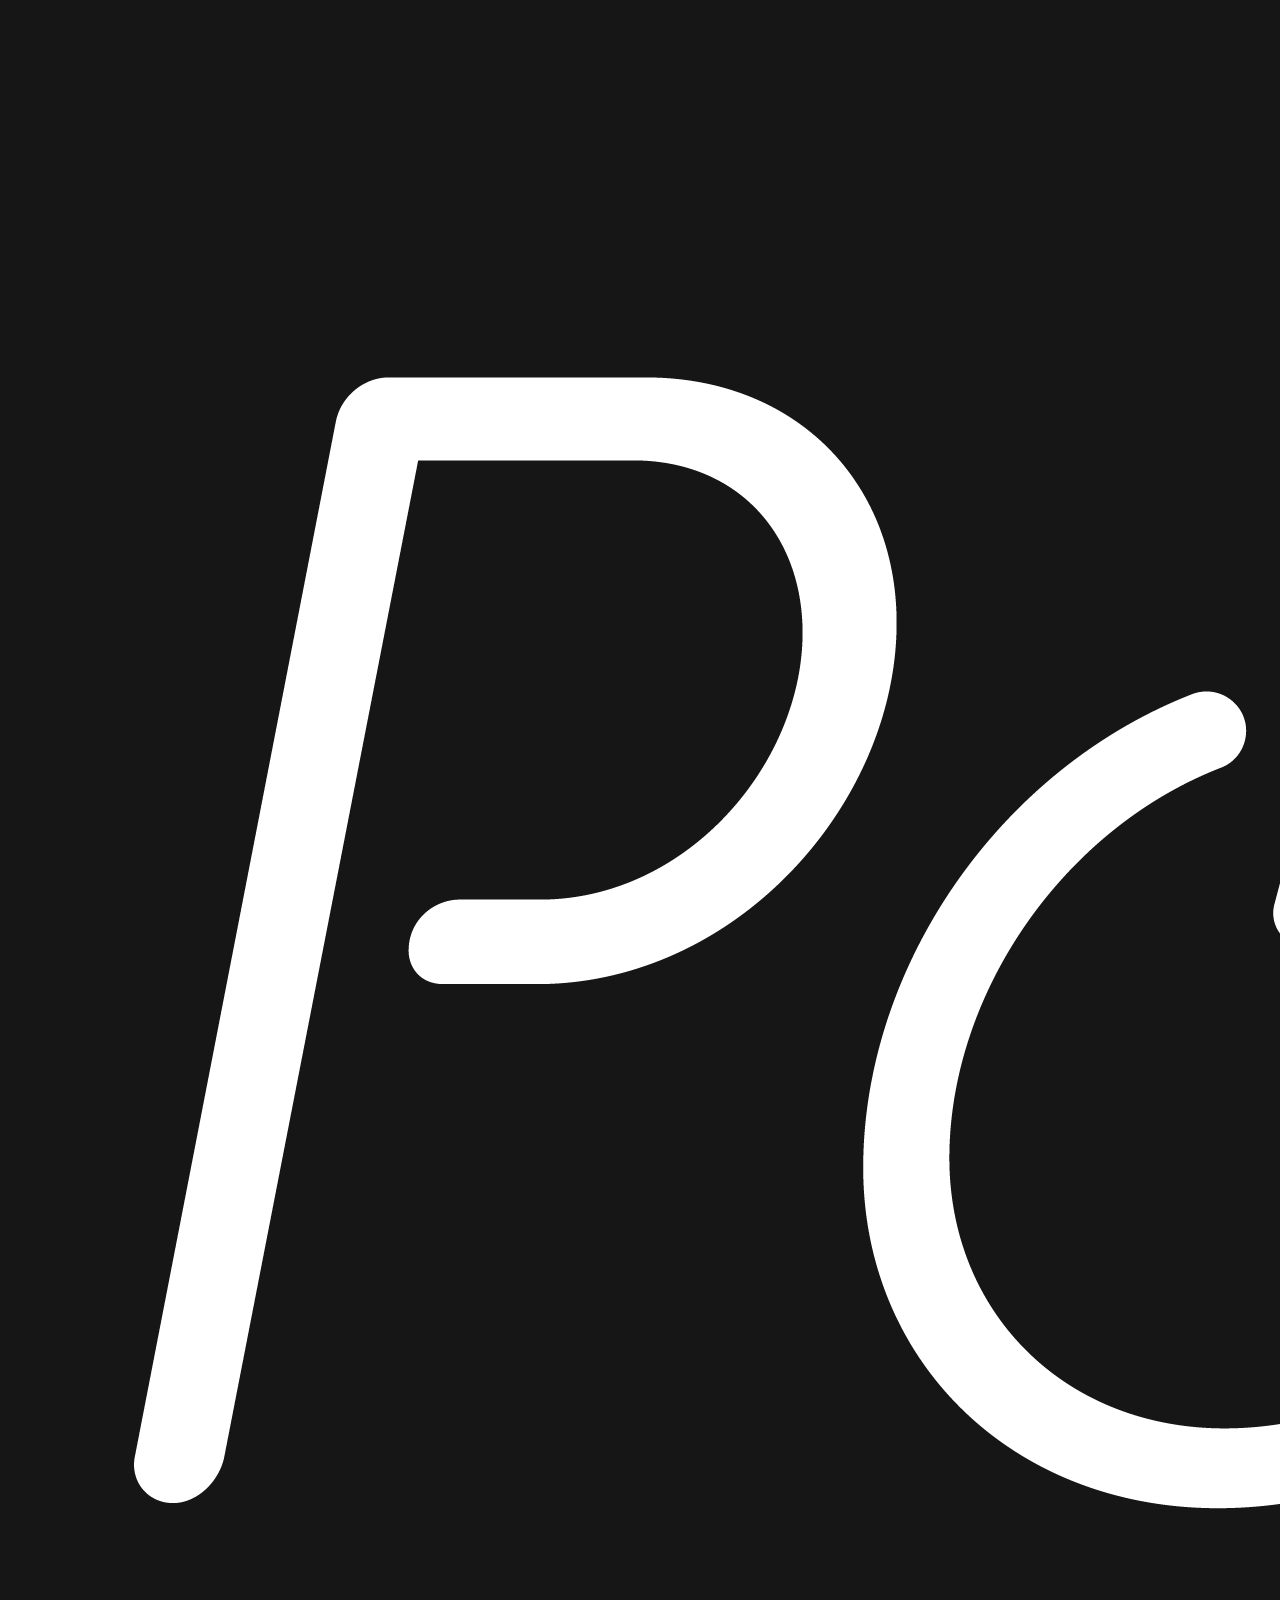
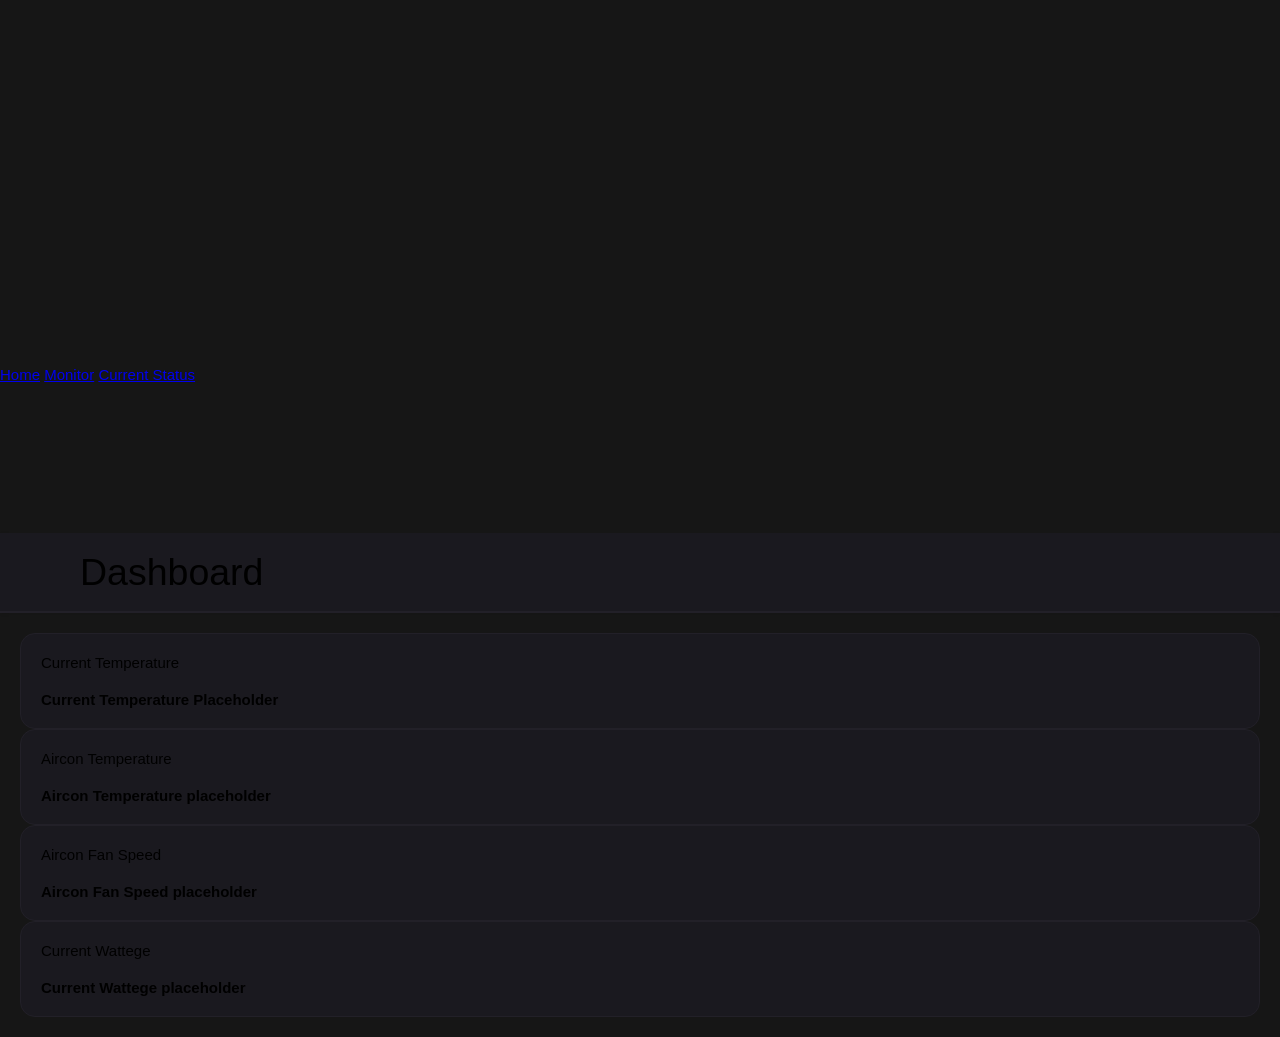
==== public/index.html @ 31332dc0 "Add new Application" ====
<!DOCTYPE html>
<html>

<head>
  <title>Viewer</title>
  <meta charset="UTF-8" />
  <link href="/styles.css" rel="stylesheet" />
  <link rel="stylesheet" href="app.css">
</head>


<body>
  <header class="nav_color navbar">
    <div class="nav_left">
      <img class="nav_logo" src="./BW Transparent.png">
    </div>
    <div class="nav_right ">
      <a id="nav_item" class='underline-hover-effect' href="index.html">Home</a>
      <a id='nav_item' class='underline-hover-effect' href="index.html">Monitor</a>
      <a id='nav_item' class='underline-hover-effect' href="index.html">Current Status</a>
    </div>

  </header>
  <div class="container">
    <video playsinline autoplay muted class="center" style="display: block;" id="video"></video>
  </div>

  <!-- MAIN CONTENT -->
  <div class="main_2 dark">
    <div class="main-header">
      <div class="mobile-toggle" id="mobile-toggle">
        <i class='bx bx-menu-alt-right'></i>
      </div>
      <div class="main-title">
        dashboard
      </div>
    </div>
    <div class="main-content">
      <div class="row">
        <div class="col-3 col-md-6 col-sm-12">
          <div class="box box-hover">
            <!-- COUNTER -->
            <div class="counter">
              <div class="counter-title">
                Current Temperature
              </div>
              <div class="counter-info">
                <div class="counter-count" id="currentTemperature">
                  Current Temperature Placeholder
                </div>
                <i class='bx bx-shopping-bag'></i>
              </div>
            </div>
            <!-- END COUNTER -->
          </div>
        </div>
        <div class="col-3 col-md-6 col-sm-12">
          <div class="box box-hover">
            <!-- COUNTER -->
            <div class="counter">
              <div class="counter-title">
                Aircon Temperature
              </div>
              <div class="counter-info">
                <div class="counter-count" id="AirconTemperature">
                  Aircon Temperature placeholder
                </div>
                <i class='bx bx-chat'></i>
              </div>
            </div>
            <!-- END COUNTER -->
          </div>
        </div>
        <div class="col-3 col-md-6 col-sm-12">
          <div class="box box-hover">
            <!-- COUNTER -->
            <div class="counter">
              <div class="counter-title">
                Aircon Fan Speed
              </div>
              <div class="counter-info">
                <div class="counter-count" id='currentFanSpeed'>
                  Aircon Fan Speed placeholder
                </div>
                <i class='bx bx-line-chart'></i>
              </div>
            </div>
            <!-- END COUNTER -->
          </div>
        </div>
        <div class="col-3 col-md-6 col-sm-12">
          <div class="box box-hover">
            <!-- COUNTER -->
            <div class="counter">
              <div class="counter-title">
                Current Wattege
              </div>
              <div class="counter-info">
                <div class="counter-count" id='currentWattege'>
                  Current Wattege placeholder
                </div>
                <i class='bx bx-user'></i>
              </div>
            </div>
            <!-- END COUNTER -->
          </div>
        </div>
      </div>
    </div>
  </div>
  <!-- END MAIN CONTENT -->


  <script src="/socket.io/socket.io.js"></script>
  <script src="/watch.js"></script>
</body>

</html>
---- public/app.css ----
:root {
  --body-bg: rgba(22, 22, 22);
  --box-bg: #ffffff;
  --main-color: #0652dd;
  --text-color: black;
  --text-second-color: black;
  --border-color: #e9e9e9;
  --menu-item-active-bg: rgba(62, 121, 247, 0.1);

  --box-border-radius: 15px;
  --sidebar-size: 0;
  --sidebar-logo-img-size: 45px;
  --sidebar-logo-size: 80px;
  --profile-image-size: 45px;
  --main-header-height: 80px;
  --shadow: 0 1px 4px -1px rgb(0 0 0 / 15%);
  --darkmode-toggle-size: 20px;
}

.dark {
  --body-bg: #1a191f;
  --box-bg: #1a191f;
  --border-color: #222028;
  --text-color: #b9b9b9;
}

* {
  padding: 0;
  margin: 0;
  box-sizing: border-box;
  font-size: 15px;
}

body {
  font-family: "Roboto", sans-serif;
  background-color: var(--body-bg);
  color: var(--text-color);
  position: relative;
}
.main_2 {
  padding-left: var(--sidebar-size);
}

.main-header {
  height: var(--main-header-height);
  display: flex;
  align-items: center;
  padding: 20px;
  background-color: var(--box-bg);
  box-shadow: var(--shadow);
}

.dark .main-header {
  border-bottom: 2px solid var(--border-color);
}

.mobile-toggle {
  display: none;
}

.main-title {
  text-transform: capitalize;
  font-size: 2.5rem;
  padding-left: 2rem;
}

.main-content {
  padding: 20px;
}

.box {
  background-color: var(--box-bg);
  padding: 20px;
  border: 0.5px solid var(--border-color);
  border-radius: var(--box-border-radius);
}

.box-hover:hover {
  border-color: var(--main-color);
}

.counter-title {
  margin-bottom: 20px;
  text-transform: capitalize;
}

.counter-info {
  display: flex;
  align-items: center;
  justify-content: space-between;
  font-size: 2rem;
  font-weight: 700;
}

.counter-info i {
  color: var(--main-color);
}

.box-header {
  text-transform: capitalize;
  font-size: 1.25rem;
  font-weight: 700;
}

.box-body {
  padding: 20px 0;
}

.product-list {
  list-style-type: none;
}

.product-list-item {
  display: flex;
  align-items: center;
  justify-content: space-between;
  padding: 15px 0;
}

.item-info {
  display: flex;
  align-items: center;
}

.item-info img {
  width: 50px;
  height: 50px;
  border-radius: 10px;
  margin-right: 10px;
}

.product-name,
.product-sales {
  font-weight: 600;
  text-transform: capitalize;
}

.product-name {
  margin-bottom: 5px;
}

.product-sales {
  margin-top: 5px;
}

.text-second {
  color: var(--text-second-color);
}

.item-sale-info {
  text-align: right;
}

.f-height {
  height: 100%;
}

table {
  width: 100%;
  min-width: 1000px;
}

.order-owner {
  display: flex;
  align-items: center;
  text-transform: capitalize;
  font-weight: 500;
}

.order-owner img {
  width: 45px;
  height: 45px;
  border-radius: 50%;
  margin-right: 15px;
}

table thead tr {
  text-align: left;
}

table th,
table td {
  padding: 20px 0;
  border-bottom: 1px solid var(--border-color);
}

.order-status {
  padding: 5px 15px;
  border-radius: 5px;
  font-weight: 500;
}

.order-ready {
  color: #2a59d1;
  background-color: rgba(62, 121, 247, 0.1);
}

.order-shipped {
  color: #00ab6f;
  background-color: rgba(4, 209, 130, 0.1);
}

.payment-status {
  display: flex;
  align-items: center;
}

.payment-status .dot {
  width: 10px;
  height: 10px;
  border-radius: 50%;
  margin-right: 10px;
}

.payment-paid .dot {
  background-color: #04d182;
}

.payment-pending .dot {
  background-color: #ffc542;
}

.overflow-scroll {
  overflow-y: auto;
}

.overlay {
  position: absolute;
  left: 0;
  top: 0;
  width: 100%;
  height: 100%;
  background-color: rgba(0, 0, 0, 0.7);
  display: none;
}

.overlay.active {
  display: block;
}

@media only screen and (max-width: 1280px) {
  .sidebar {
    transition: transform 0.3s ease-in-out;
    max-width: 100%;
    z-index: 99;
    transform: translateX(-100%);
  }

  .sidebar.active {
    transform: translateX(0);
  }

  .main {
    padding-left: 0;
  }

  .mobile-toggle,
  .sidebar-close {
    display: grid;
    place-items: center;
    font-size: 2rem;
    margin-right: 30px;
    cursor: pointer;
  }

  .sidebar-close {
    position: absolute;
    right: -15px;
  }
}
.text-second {
  color: grey;
}
.apexcharts-legend-text {
  color: white;
}
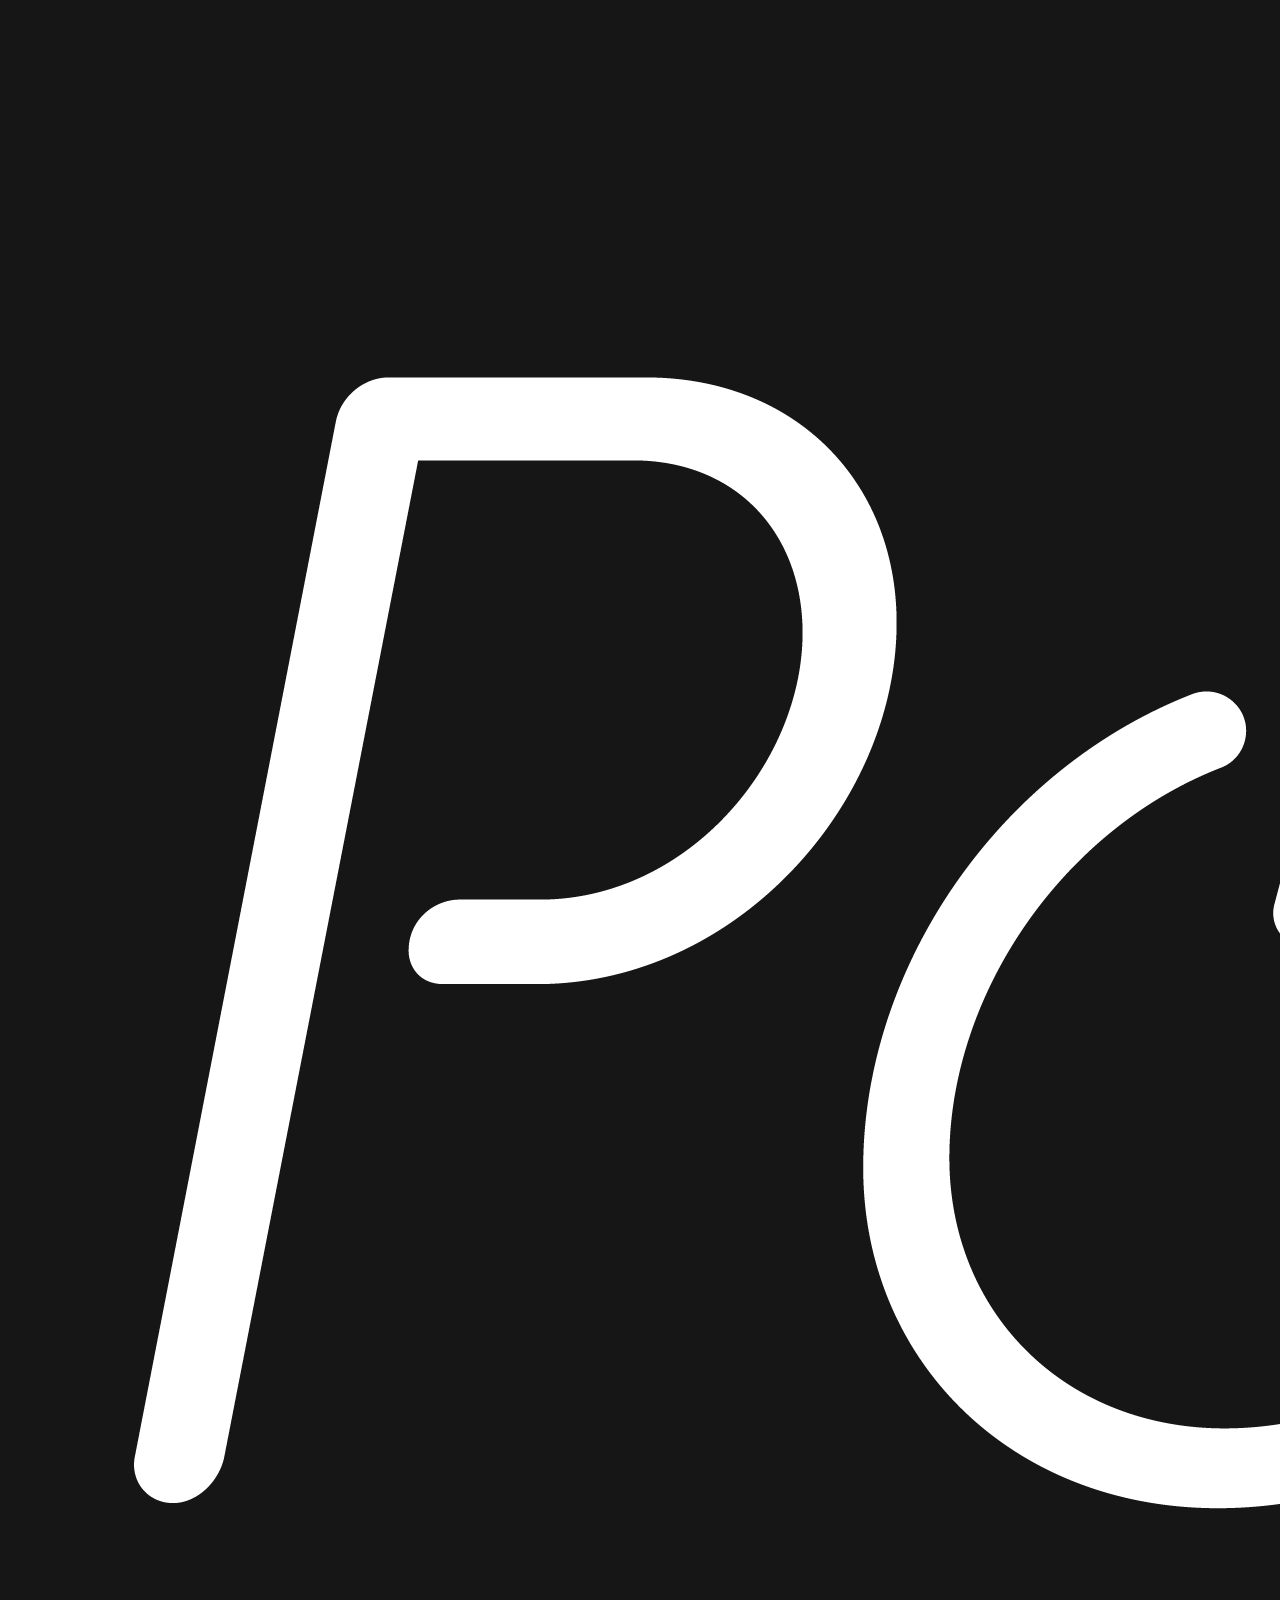
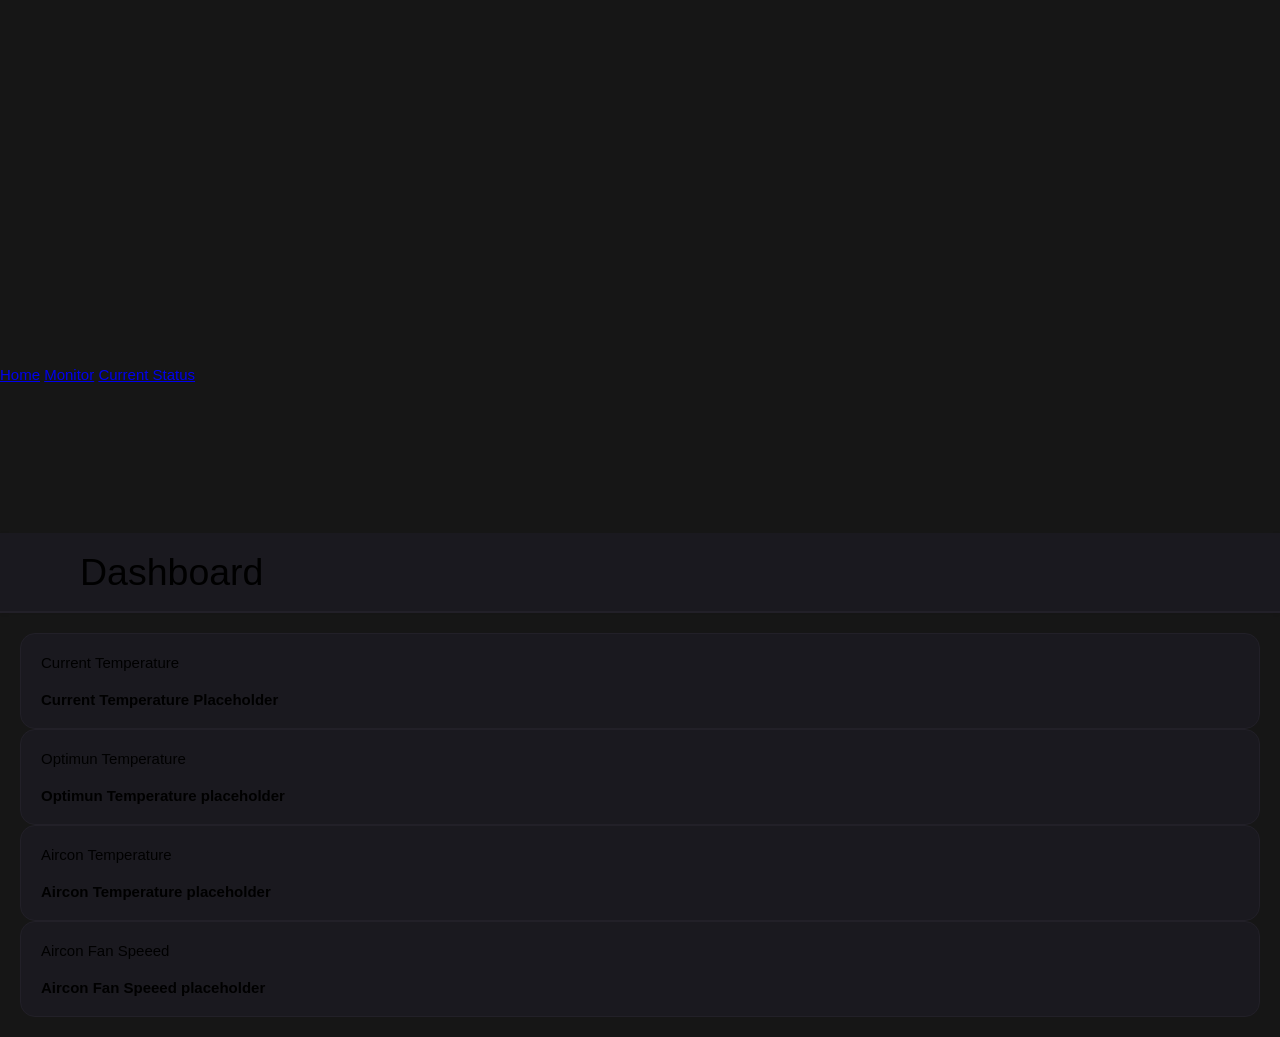
==== commit b8efcd87: "Update sockets for python" ====
--- a/public/index.html
+++ b/public/index.html
@@ -59,11 +59,11 @@
             <!-- COUNTER -->
             <div class="counter">
               <div class="counter-title">
-                Aircon Temperature
+                Optimun Temperature
               </div>
               <div class="counter-info">
-                <div class="counter-count" id="AirconTemperature">
-                  Aircon Temperature placeholder
+                <div class="counter-count" id="optimunTemp">
+                  Optimun Temperature placeholder
                 </div>
                 <i class='bx bx-chat'></i>
               </div>
@@ -76,11 +76,11 @@
             <!-- COUNTER -->
             <div class="counter">
               <div class="counter-title">
-                Aircon Fan Speed
+                Aircon Temperature
               </div>
               <div class="counter-info">
-                <div class="counter-count" id='currentFanSpeed'>
-                  Aircon Fan Speed placeholder
+                <div class="counter-count" id='AirconTemperature'>
+                  Aircon Temperature placeholder
                 </div>
                 <i class='bx bx-line-chart'></i>
               </div>
@@ -93,11 +93,11 @@
             <!-- COUNTER -->
             <div class="counter">
               <div class="counter-title">
-                Current Wattege
+                Aircon Fan Speeed
               </div>
               <div class="counter-info">
-                <div class="counter-count" id='currentWattege'>
-                  Current Wattege placeholder
+                <div class="counter-count" id='currentFanSpeed'>
+                  Aircon Fan Speeed placeholder
                 </div>
                 <i class='bx bx-user'></i>
               </div>
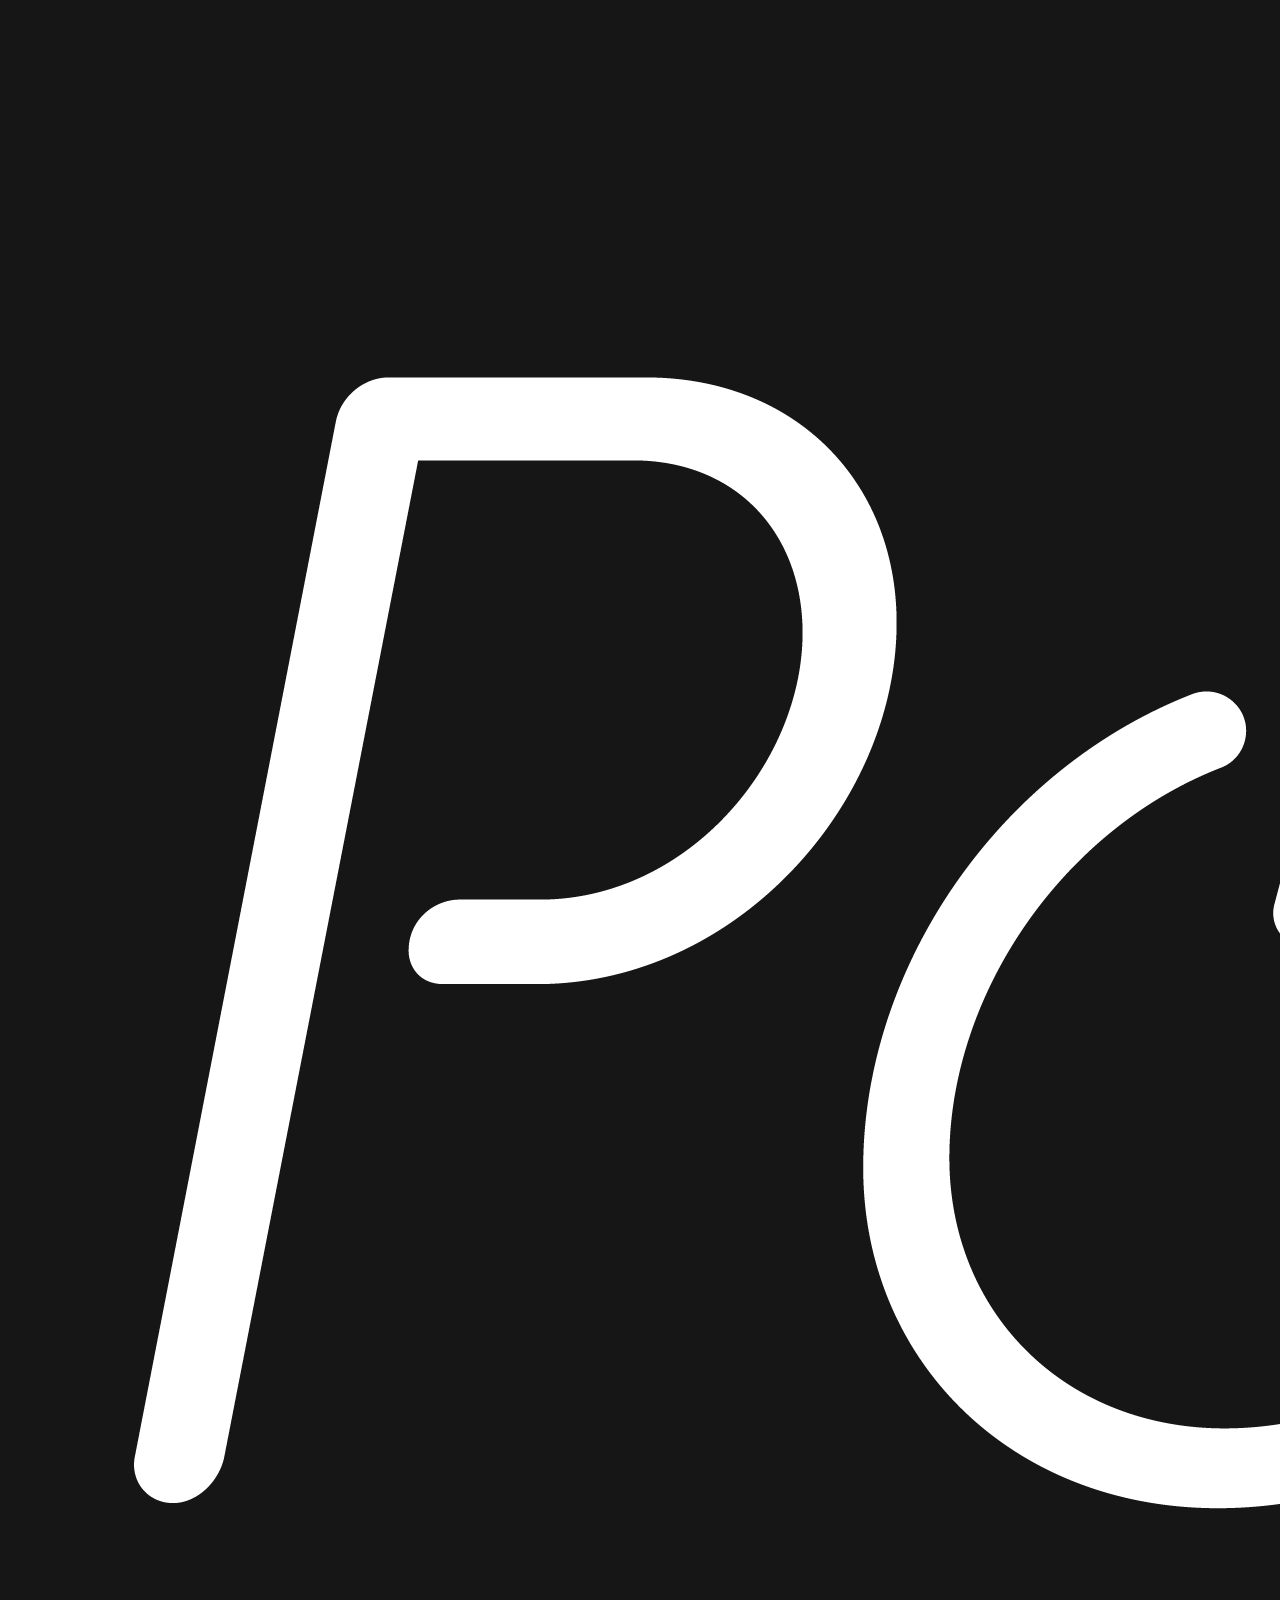
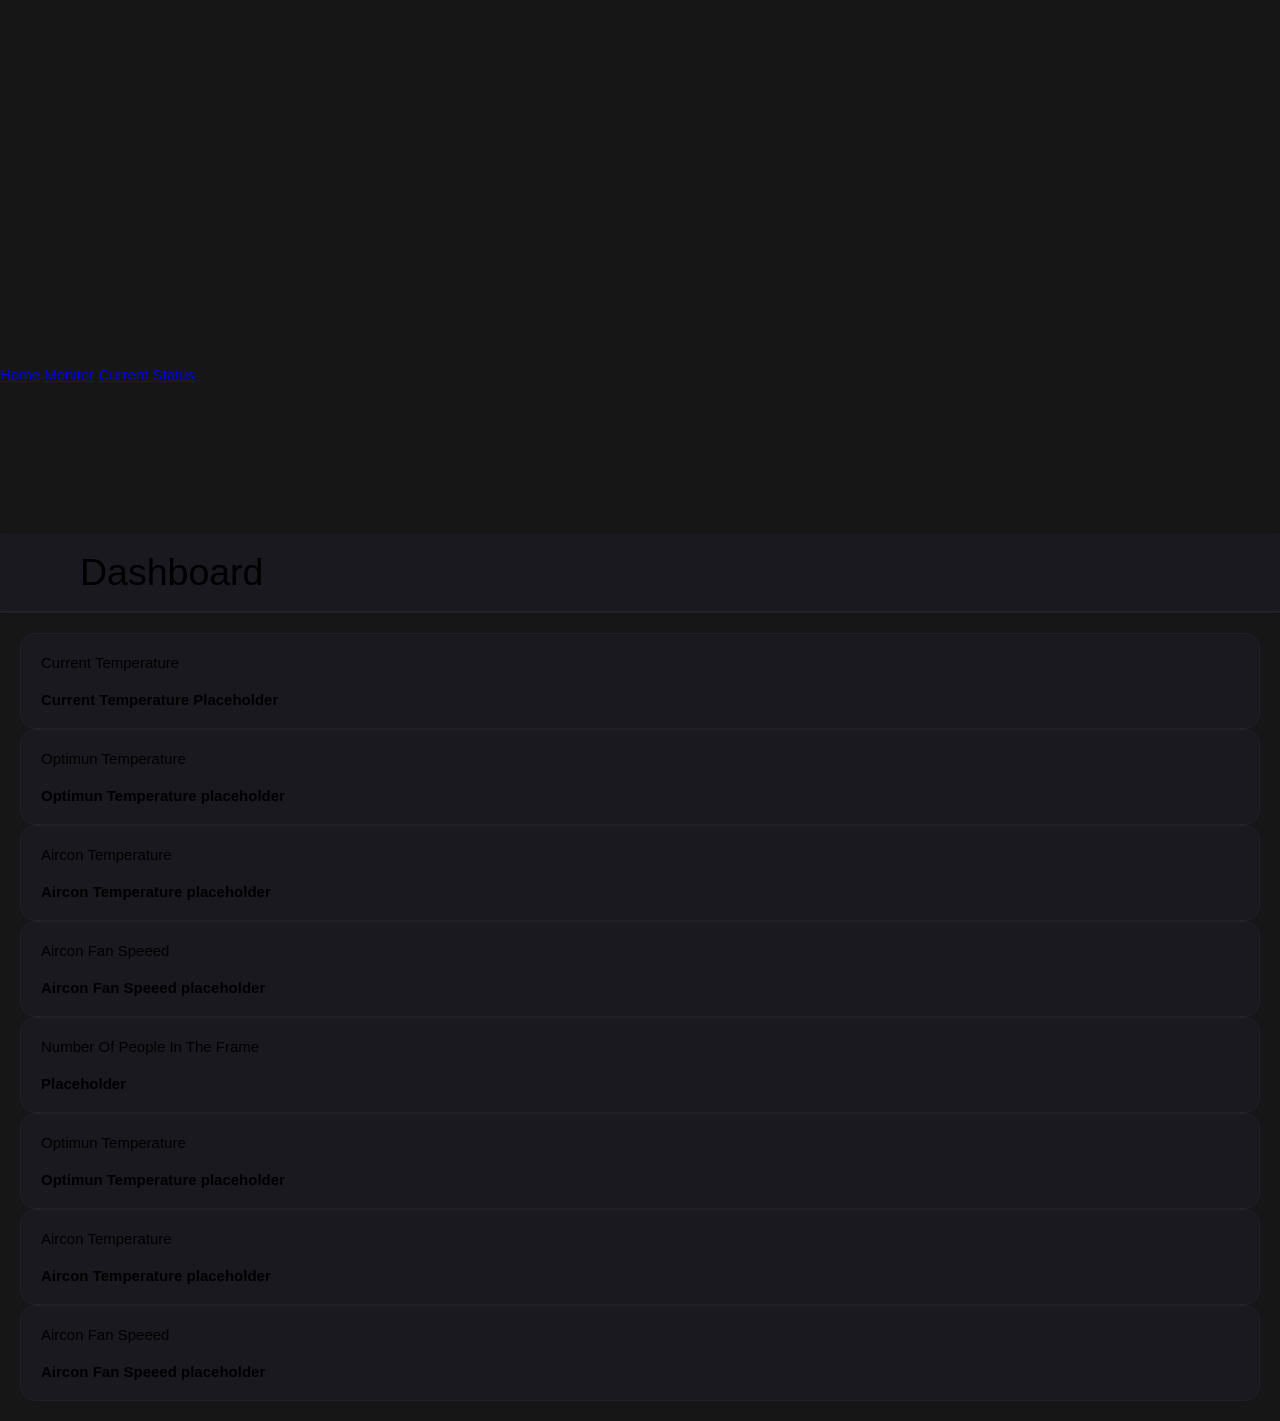
==== commit 25467a41: "Fixed all bugs" ====
--- a/public/index.html
+++ b/public/index.html
@@ -106,13 +106,83 @@
           </div>
         </div>
       </div>
+      <div class="row">
+        <div class="col-3 col-md-6 col-sm-12">
+          <div class="box box-hover">
+            <!-- COUNTER -->
+            <div class="counter">
+              <div class="counter-title">
+                Number of People in the frame
+              </div>
+              <div class="counter-info">
+                <div class="counter-count" id="Person">
+                  Placeholder
+                </div>
+                <i class='bx bx-shopping-bag'></i>
+              </div>
+            </div>
+            <!-- END COUNTER -->
+          </div>
+        </div>
+        <div class="col-3 col-md-6 col-sm-12">
+          <div class="box box-hover">
+            <!-- COUNTER -->
+            <div class="counter">
+              <div class="counter-title">
+                Optimun Temperature
+              </div>
+              <div class="counter-info">
+                <div class="counter-count" id="optimunTemp">
+                  Optimun Temperature placeholder
+                </div>
+                <i class='bx bx-chat'></i>
+              </div>
+            </div>
+            <!-- END COUNTER -->
+          </div>
+        </div>
+        <div class="col-3 col-md-6 col-sm-12">
+          <div class="box box-hover">
+            <!-- COUNTER -->
+            <div class="counter">
+              <div class="counter-title">
+                Aircon Temperature
+              </div>
+              <div class="counter-info">
+                <div class="counter-count" id='AirconTemperature'>
+                  Aircon Temperature placeholder
+                </div>
+                <i class='bx bx-line-chart'></i>
+              </div>
+            </div>
+            <!-- END COUNTER -->
+          </div>
+        </div>
+        <div class="col-3 col-md-6 col-sm-12">
+          <div class="box box-hover">
+            <!-- COUNTER -->
+            <div class="counter">
+              <div class="counter-title">
+                Aircon Fan Speeed
+              </div>
+              <div class="counter-info">
+                <div class="counter-count" id='currentFanSpeed'>
+                  Aircon Fan Speeed placeholder
+                </div>
+                <i class='bx bx-user'></i>
+              </div>
+            </div>
+            <!-- END COUNTER -->
+          </div>
+        </div>
+      </div>
     </div>
   </div>
   <!-- END MAIN CONTENT -->
 
 
   <script src="/socket.io/socket.io.js"></script>
-  <script src="/watch.js"></script>
+  <script src="/watch.js" defer></script>
 </body>
 
 </html>
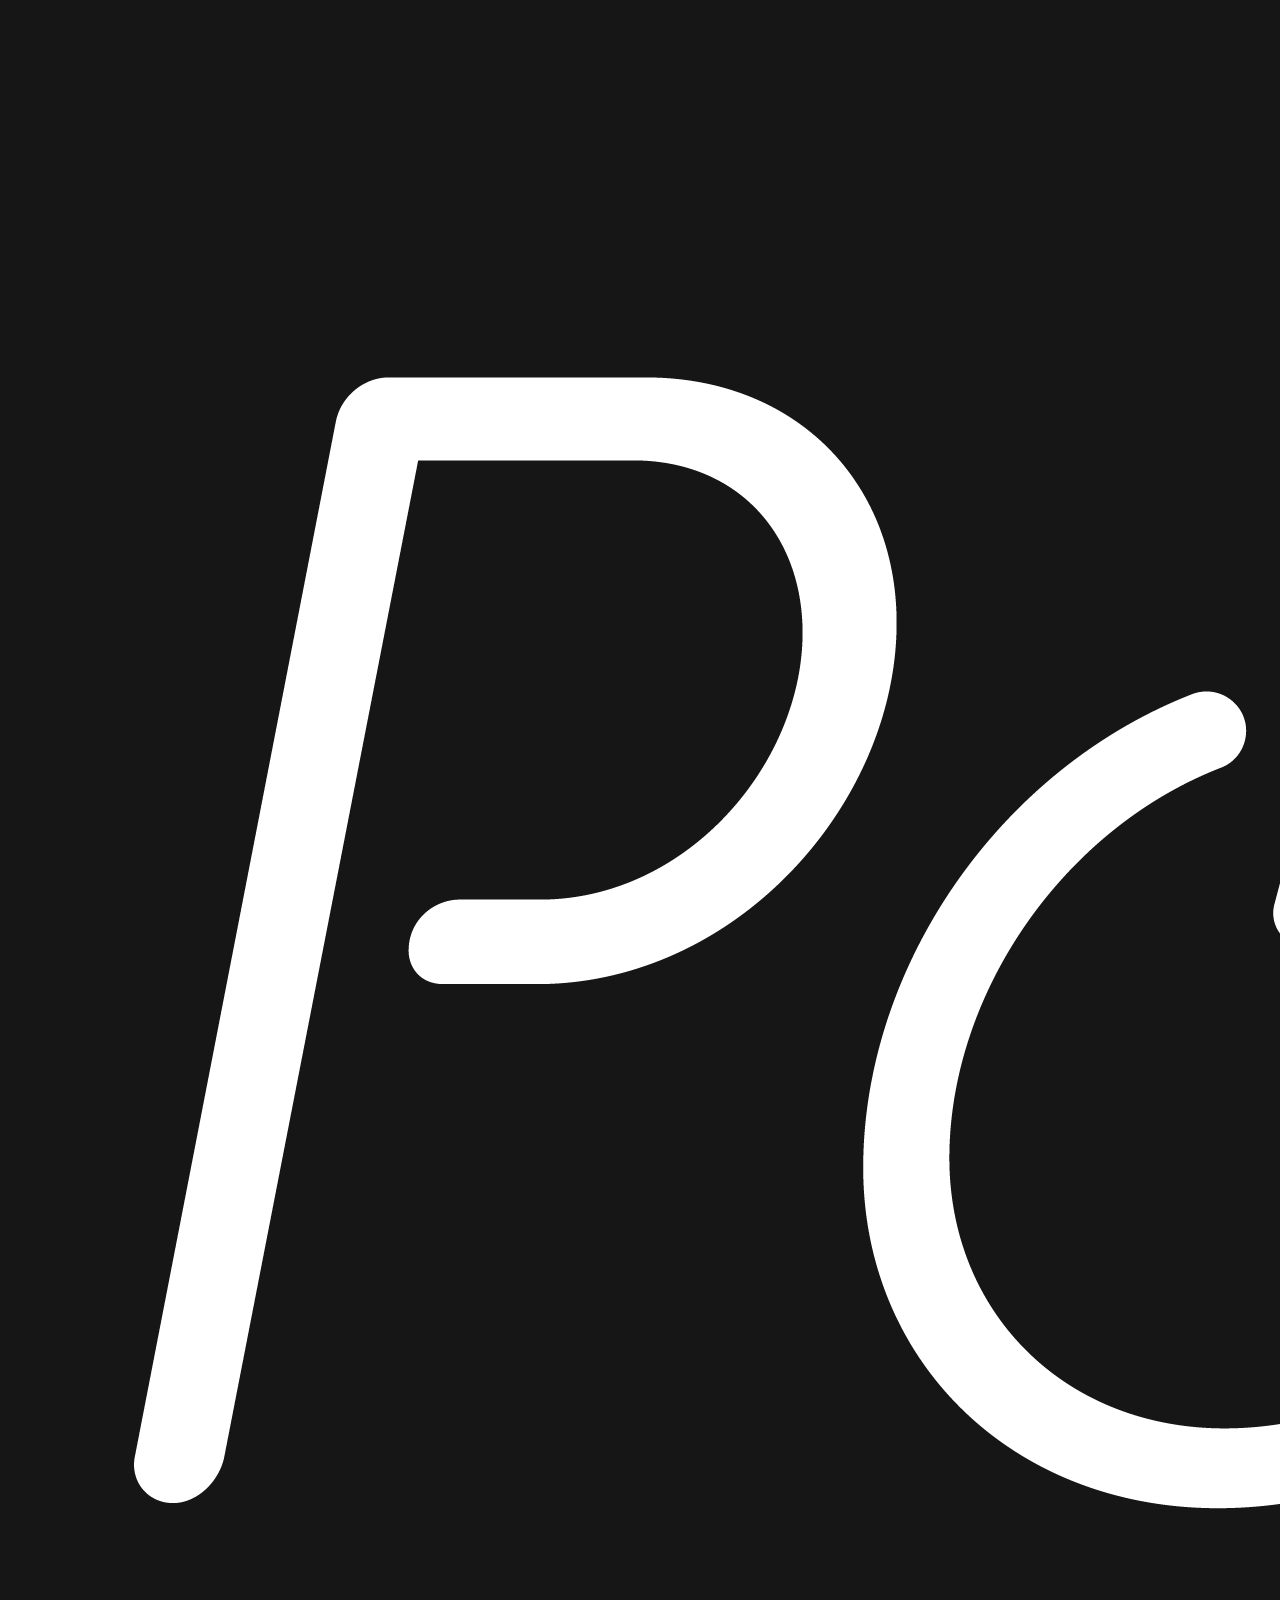
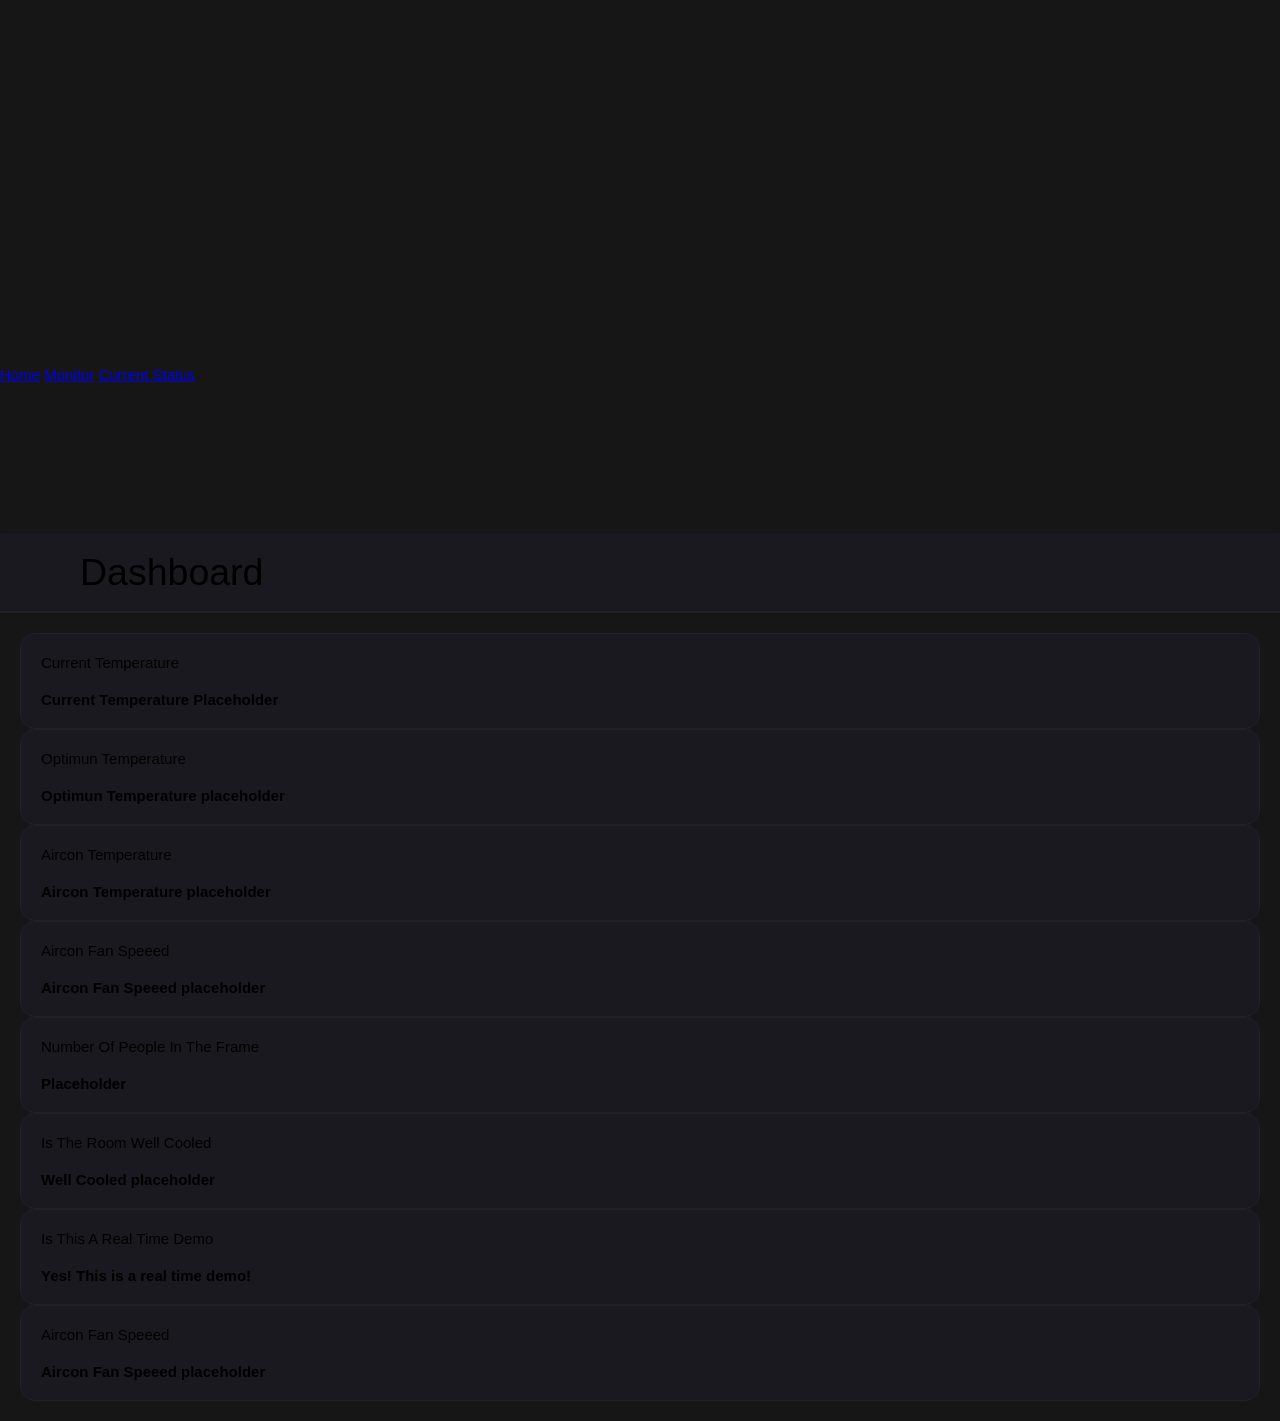
==== commit 4c779a89: "updated the website" ====
--- a/public/index.html
+++ b/public/index.html
@@ -129,11 +129,11 @@
             <!-- COUNTER -->
             <div class="counter">
               <div class="counter-title">
-                Optimun Temperature
+                Is the room Well Cooled
               </div>
               <div class="counter-info">
-                <div class="counter-count" id="optimunTemp">
-                  Optimun Temperature placeholder
+                <div class="counter-count" id="well_cooled">
+                  Well Cooled placeholder
                 </div>
                 <i class='bx bx-chat'></i>
               </div>
@@ -146,11 +146,11 @@
             <!-- COUNTER -->
             <div class="counter">
               <div class="counter-title">
-                Aircon Temperature
+                Is this a real time demo
               </div>
               <div class="counter-info">
-                <div class="counter-count" id='AirconTemperature'>
-                  Aircon Temperature placeholder
+                <div class="counter-count" id='realtime_demo'>
+                  Yes! This is a real time demo!
                 </div>
                 <i class='bx bx-line-chart'></i>
               </div>
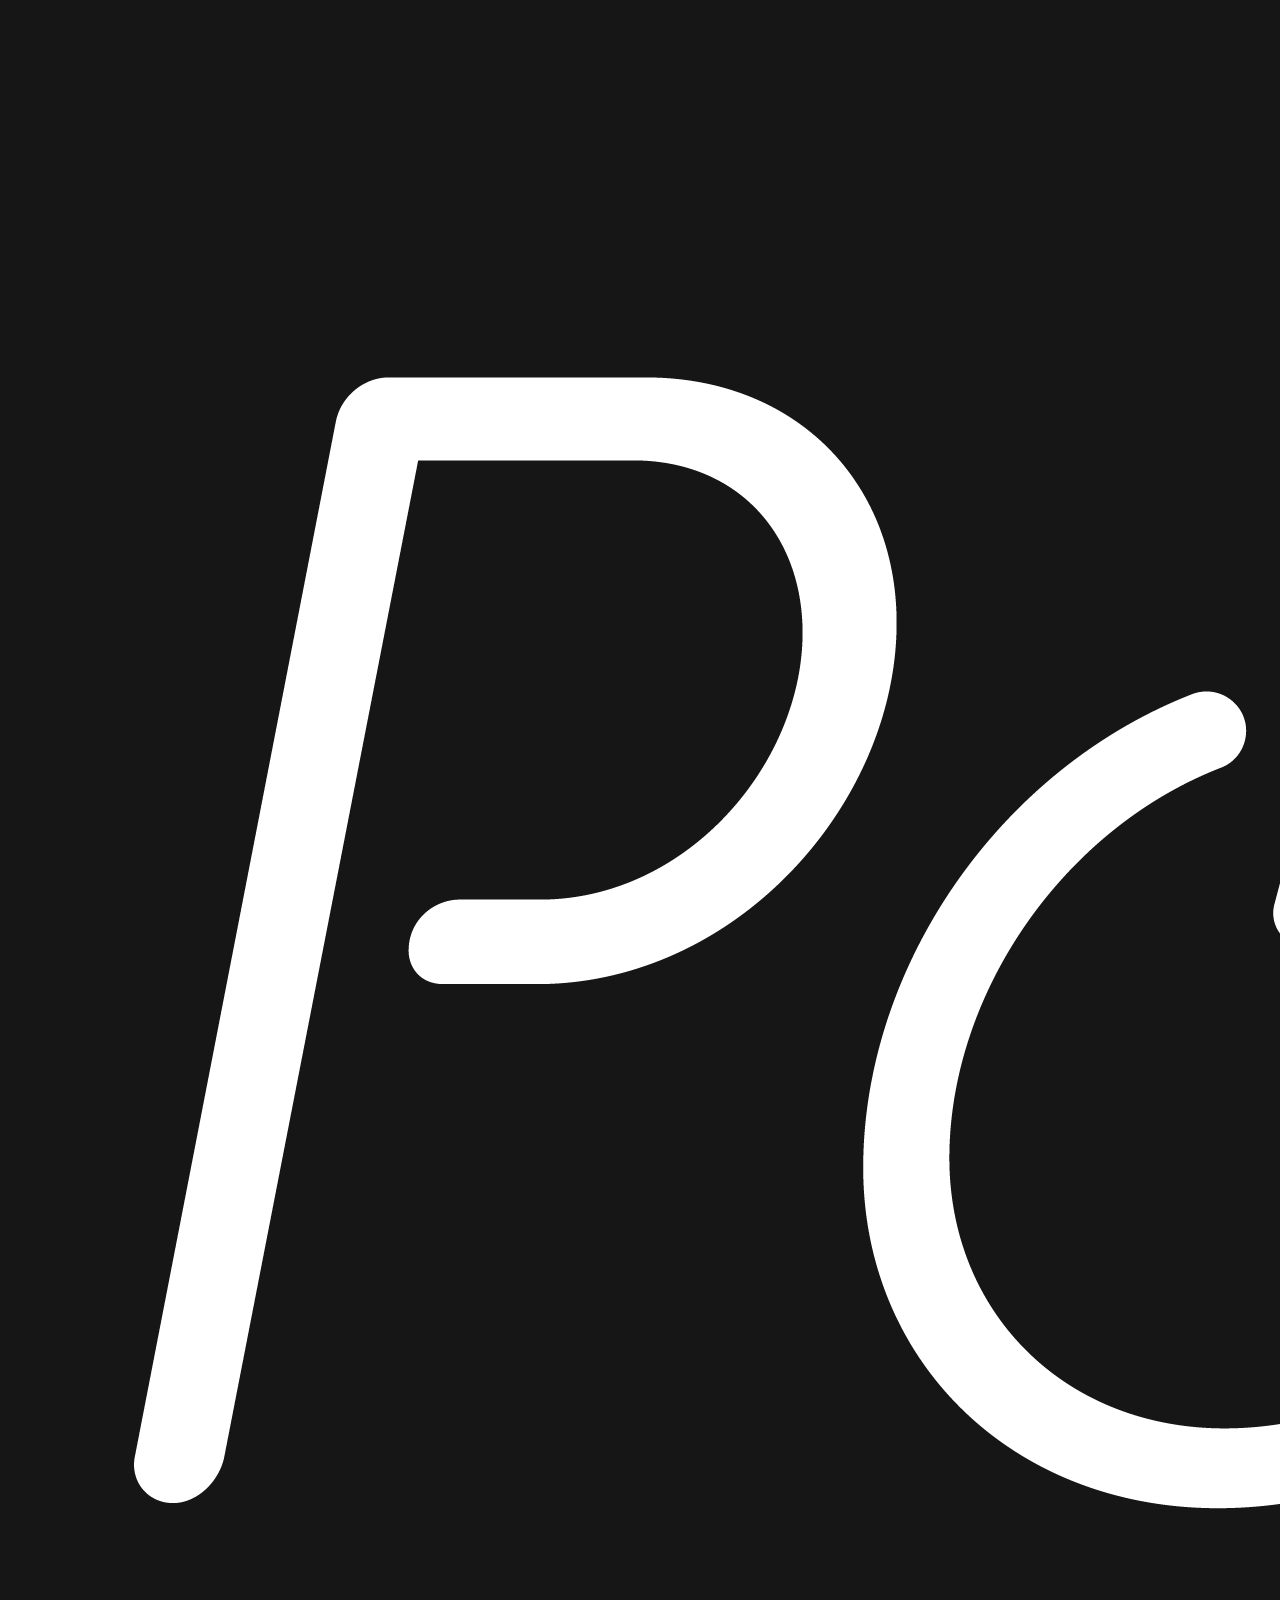
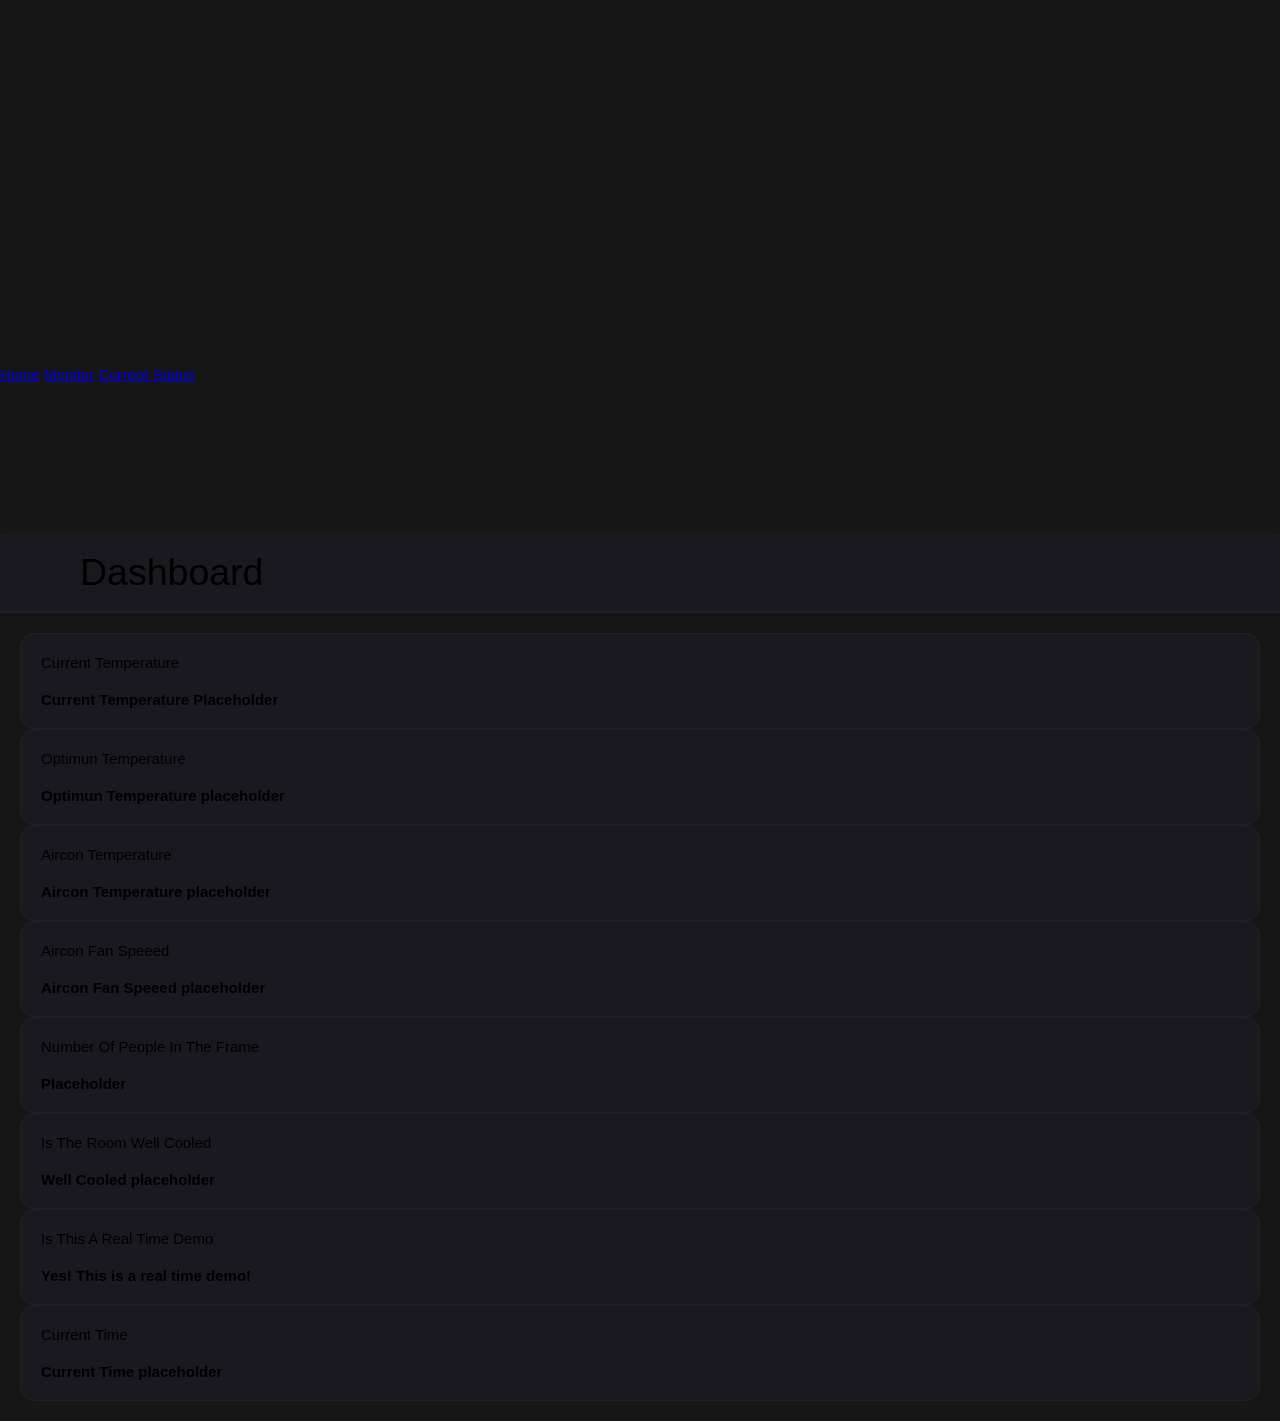
==== commit 58aa3693: "update the index.html and watch" ====
--- a/public/index.html
+++ b/public/index.html
@@ -163,11 +163,11 @@
             <!-- COUNTER -->
             <div class="counter">
               <div class="counter-title">
-                Aircon Fan Speeed
+                Current Time
               </div>
               <div class="counter-info">
-                <div class="counter-count" id='currentFanSpeed'>
-                  Aircon Fan Speeed placeholder
+                <div class="counter-count" id='current_time'>
+                  Current Time placeholder
                 </div>
                 <i class='bx bx-user'></i>
               </div>
